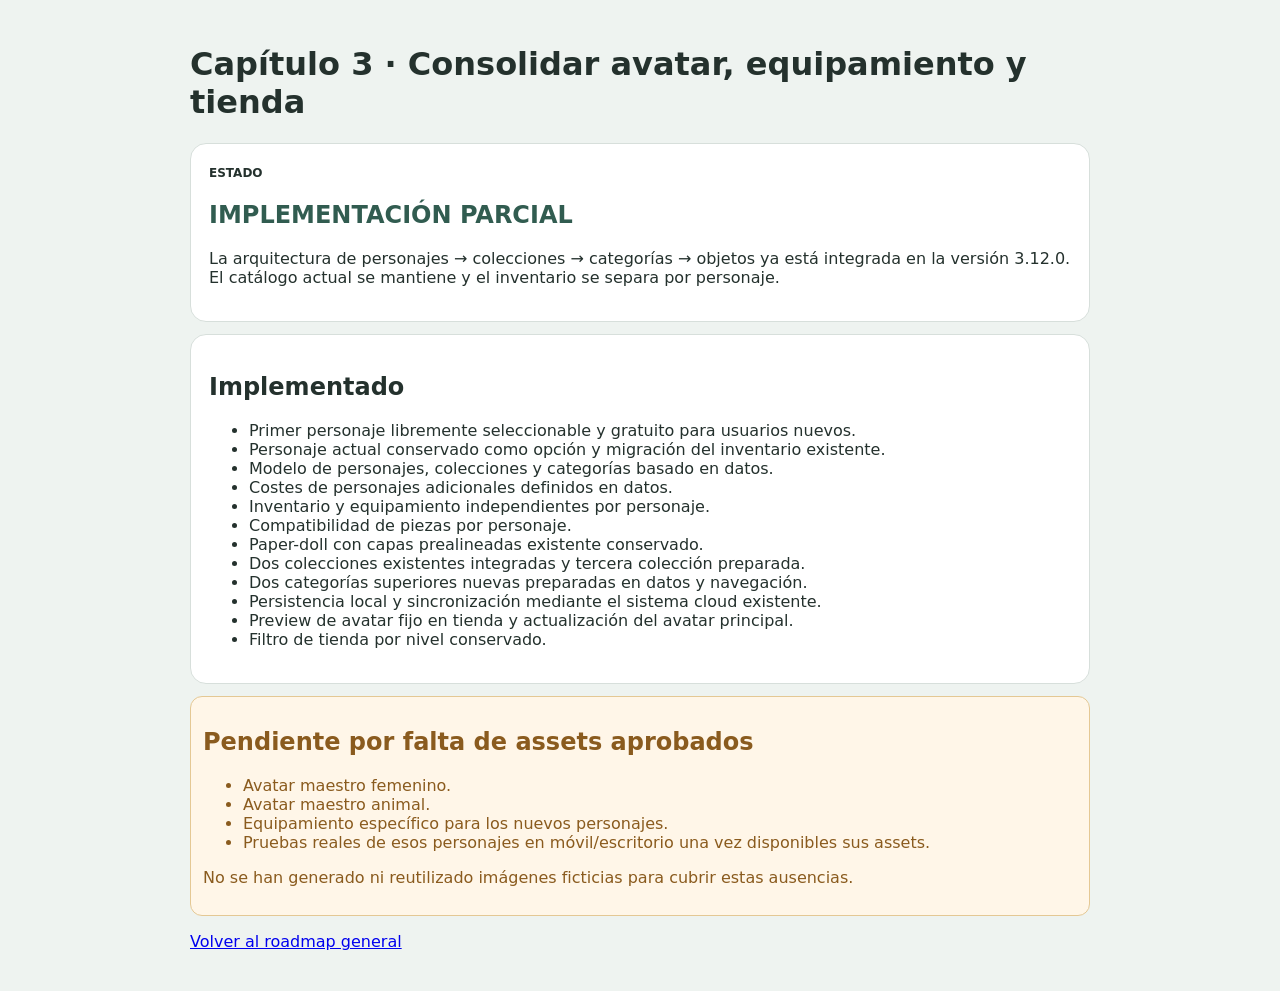
==== roadmap-chapter3.html @ b5babaf7 "V3.12.0: consolidar personajes y tienda de avatar" ====
<!doctype html><html lang="es"><head><meta charset="utf-8"><meta name="viewport" content="width=device-width,initial-scale=1"><title>Ludeiko · Estado capítulo 3</title><style>body{font-family:system-ui,sans-serif;background:#eef3f0;color:#24312d;margin:0}.wrap{max-width:900px;margin:auto;padding:24px}.card{background:#fff;border:1px solid #d7dfdb;border-radius:16px;padding:18px;margin:12px 0}.ok{color:#315c50}.pending{color:#8a5b1e;background:#fff6e8;border:1px solid #e4c894;padding:12px;border-radius:12px}.tag{font-size:.75rem;font-weight:800}</style></head><body><div class="wrap"><h1>Capítulo 3 · Consolidar avatar, equipamiento y tienda</h1><div class="card"><span class="tag">ESTADO</span><h2 class="ok">IMPLEMENTACIÓN PARCIAL</h2><p>La arquitectura de personajes → colecciones → categorías → objetos ya está integrada en la versión 3.12.0. El catálogo actual se mantiene y el inventario se separa por personaje.</p></div><div class="card"><h2>Implementado</h2><ul><li>Primer personaje libremente seleccionable y gratuito para usuarios nuevos.</li><li>Personaje actual conservado como opción y migración del inventario existente.</li><li>Modelo de personajes, colecciones y categorías basado en datos.</li><li>Costes de personajes adicionales definidos en datos.</li><li>Inventario y equipamiento independientes por personaje.</li><li>Compatibilidad de piezas por personaje.</li><li>Paper-doll con capas prealineadas existente conservado.</li><li>Dos colecciones existentes integradas y tercera colección preparada.</li><li>Dos categorías superiores nuevas preparadas en datos y navegación.</li><li>Persistencia local y sincronización mediante el sistema cloud existente.</li><li>Preview de avatar fijo en tienda y actualización del avatar principal.</li><li>Filtro de tienda por nivel conservado.</li></ul></div><div class="card pending"><h2>Pendiente por falta de assets aprobados</h2><ul><li>Avatar maestro femenino.</li><li>Avatar maestro animal.</li><li>Equipamiento específico para los nuevos personajes.</li><li>Pruebas reales de esos personajes en móvil/escritorio una vez disponibles sus assets.</li></ul><p>No se han generado ni reutilizado imágenes ficticias para cubrir estas ausencias.</p></div><p><a href="roadmap.html">Volver al roadmap general</a></p></div></body></html>
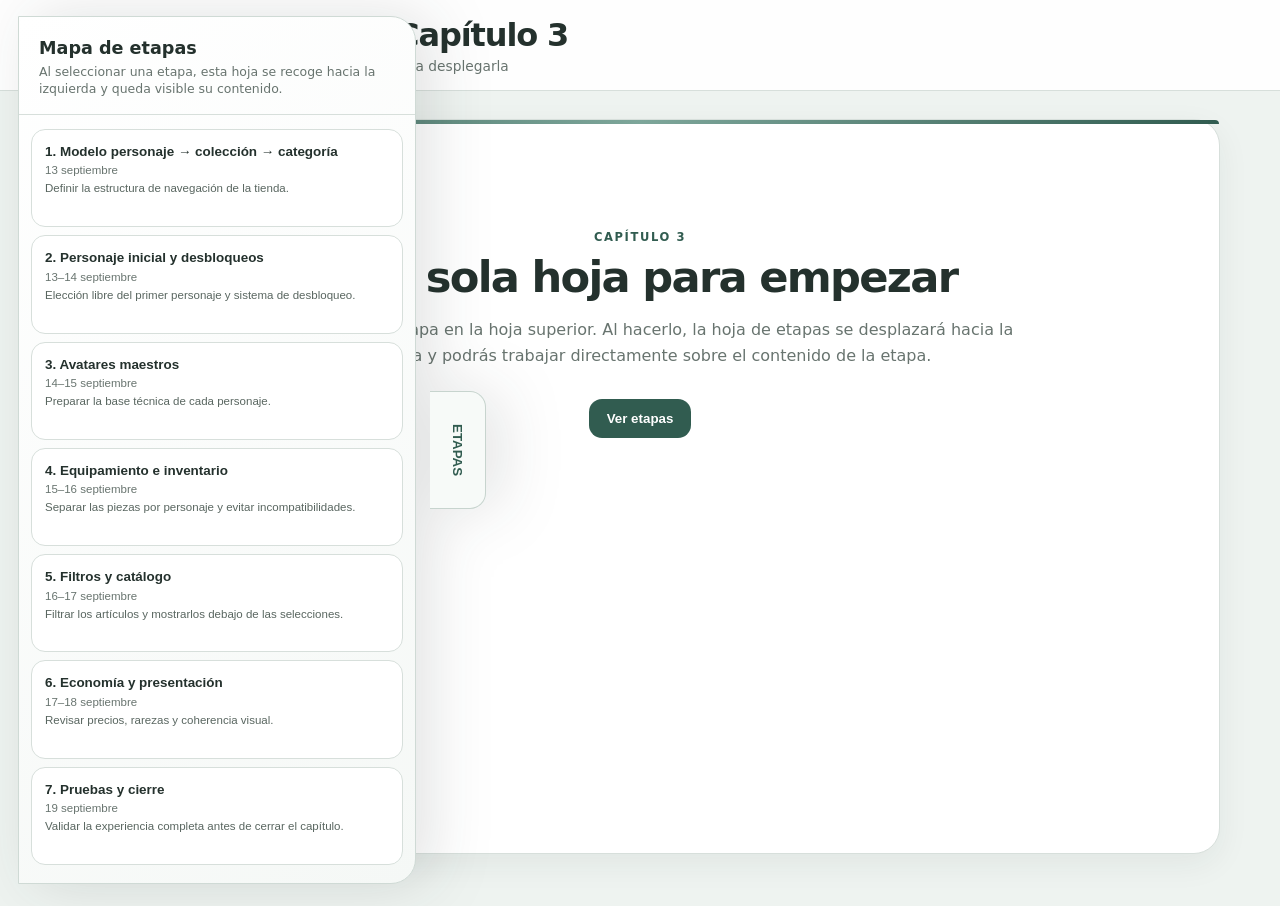
==== commit 2a5a132f: "Actualizar vista del capítulo 3 al nuevo planning interactivo" ====
--- a/roadmap-chapter3.html
+++ b/roadmap-chapter3.html
@@ -1 +1,44 @@
-<!doctype html><html lang="es"><head><meta charset="utf-8"><meta name="viewport" content="width=device-width,initial-scale=1"><title>Ludeiko · Estado capítulo 3</title><style>body{font-family:system-ui,sans-serif;background:#eef3f0;color:#24312d;margin:0}.wrap{max-width:900px;margin:auto;padding:24px}.card{background:#fff;border:1px solid #d7dfdb;border-radius:16px;padding:18px;margin:12px 0}.ok{color:#315c50}.pending{color:#8a5b1e;background:#fff6e8;border:1px solid #e4c894;padding:12px;border-radius:12px}.tag{font-size:.75rem;font-weight:800}</style></head><body><div class="wrap"><h1>Capítulo 3 · Consolidar avatar, equipamiento y tienda</h1><div class="card"><span class="tag">ESTADO</span><h2 class="ok">IMPLEMENTACIÓN PARCIAL</h2><p>La arquitectura de personajes → colecciones → categorías → objetos ya está integrada en la versión 3.12.0. El catálogo actual se mantiene y el inventario se separa por personaje.</p></div><div class="card"><h2>Implementado</h2><ul><li>Primer personaje libremente seleccionable y gratuito para usuarios nuevos.</li><li>Personaje actual conservado como opción y migración del inventario existente.</li><li>Modelo de personajes, colecciones y categorías basado en datos.</li><li>Costes de personajes adicionales definidos en datos.</li><li>Inventario y equipamiento independientes por personaje.</li><li>Compatibilidad de piezas por personaje.</li><li>Paper-doll con capas prealineadas existente conservado.</li><li>Dos colecciones existentes integradas y tercera colección preparada.</li><li>Dos categorías superiores nuevas preparadas en datos y navegación.</li><li>Persistencia local y sincronización mediante el sistema cloud existente.</li><li>Preview de avatar fijo en tienda y actualización del avatar principal.</li><li>Filtro de tienda por nivel conservado.</li></ul></div><div class="card pending"><h2>Pendiente por falta de assets aprobados</h2><ul><li>Avatar maestro femenino.</li><li>Avatar maestro animal.</li><li>Equipamiento específico para los nuevos personajes.</li><li>Pruebas reales de esos personajes en móvil/escritorio una vez disponibles sus assets.</li></ul><p>No se han generado ni reutilizado imágenes ficticias para cubrir estas ausencias.</p></div><p><a href="roadmap.html">Volver al roadmap general</a></p></div></body></html>
+<!doctype html>
+<html lang="es">
+<head>
+<meta charset="utf-8">
+<meta name="viewport" content="width=device-width,initial-scale=1,viewport-fit=cover">
+<meta name="theme-color" content="#315c50">
+<title>Ludeiko · Capítulo 3</title>
+<style>
+:root{--bg:#eef3f0;--paper:#fff;--paper2:#f7faf8;--text:#24312d;--muted:#68746f;--line:#d7dfdb;--accent:#315c50;--done:#718078;--tab:56px;--sheet:min(430px,92vw)}
+*{box-sizing:border-box}html,body{margin:0;min-height:100%;background:var(--bg);color:var(--text);font-family:system-ui,-apple-system,BlinkMacSystemFont,"Segoe UI",sans-serif}body{overflow-x:hidden}.app{min-height:100vh;overflow:hidden}
+.topbar{min-height:82px;padding:16px max(20px,calc((100vw - 1240px)/2));display:flex;align-items:center;background:#ffffffee;border-bottom:1px solid var(--line)}h1{margin:0;font-size:clamp(1.45rem,3vw,2rem);letter-spacing:-.035em}.topbar p{margin:4px 0 0;color:var(--muted);font-size:.86rem}
+.workspace{width:min(1160px,calc(100% - 36px));margin:auto;padding:28px 0 52px}.paper{background:var(--paper);border:1px solid var(--line);border-radius:26px;min-height:calc(100vh - 165px);padding:clamp(24px,4vw,38px);box-shadow:0 10px 32px #24312d10;position:relative}.paper:before{content:"";position:absolute;left:0;right:0;top:0;height:4px;border-radius:26px 26px 0 0;background:linear-gradient(90deg,var(--accent),#7da69a,var(--accent))}
+.welcome{max-width:780px;margin:8vh auto;text-align:center}.kicker{font-size:.72rem;letter-spacing:.14em;text-transform:uppercase;color:var(--accent);font-weight:850}.welcome h2{font-size:clamp(1.8rem,4vw,2.7rem);line-height:1.08;letter-spacing:-.04em;margin:10px 0}.welcome p{color:var(--muted);line-height:1.65}.welcome button{margin-top:14px;border:0;background:var(--accent);color:#fff;border-radius:13px;padding:12px 18px;font-weight:800}
+.stage-head{border-bottom:1px solid var(--line);padding-bottom:22px}.stage-head h2{margin:7px 0 6px;font-size:clamp(1.55rem,4vw,2.2rem);line-height:1.08;letter-spacing:-.035em}.date{color:var(--muted);font-size:.9rem}.description{margin:15px 0 0;color:#4d5a55;line-height:1.6;max-width:900px}.progress{margin:22px 0}.progress-meta{display:flex;justify-content:space-between;font-size:.78rem;color:var(--muted);margin-bottom:7px}.bar{height:8px;background:#e3eae6;border-radius:99px;overflow:hidden}.bar i{display:block;height:100%;background:var(--accent);border-radius:inherit}.tasks{display:grid;gap:10px;list-style:none;padding:0;margin:0}.task{display:flex;align-items:flex-start;gap:12px;padding:14px 16px;border:1px solid var(--line);border-radius:14px;background:var(--paper2)}.task input{appearance:none;flex:0 0 21px;width:21px;height:21px;margin:0;border:2px solid #9aaba4;border-radius:6px;background:#fff;position:relative}.task input:checked{background:var(--accent);border-color:var(--accent)}.task input:checked:after{content:"";position:absolute;width:5px;height:10px;border:solid #fff;border-width:0 2px 2px 0;transform:rotate(45deg);left:6px;top:3px}.task label{font-size:.93rem;line-height:1.48;overflow-wrap:anywhere;cursor:pointer}.task input:checked+label{text-decoration:line-through;color:var(--done)}
+.sheet{position:fixed;z-index:20;left:0;top:0;width:var(--sheet);height:100dvh;padding:16px 14px 16px 18px;transform:translateX(0);transition:transform .72s cubic-bezier(.22,.8,.2,1);filter:drop-shadow(15px 0 30px #15231e20)}.sheet.collapsed{transform:translateX(calc(-1 * (var(--sheet) - var(--tab))))}.sheet-inner{height:100%;background:linear-gradient(145deg,#fff,#f5f8f6);border:1px solid #cfdad5;border-radius:0 25px 25px 0;display:flex;flex-direction:column;overflow:hidden}.sheet-head{padding:21px 20px 16px;border-bottom:1px solid var(--line)}.sheet-head h2{margin:0;font-size:1.1rem}.sheet-head p{margin:5px 0 0;color:var(--muted);font-size:.78rem;line-height:1.4}.stage-list{overflow:auto;flex:1;padding:14px 12px 18px;display:grid;gap:8px}.stage{border:1px solid var(--line);border-radius:14px;background:#fff;overflow:hidden}.stage:hover{border-color:#aebfb8;transform:translateX(2px)}.stage.selected{border-color:var(--accent);box-shadow:0 5px 17px #315c5020}.stage button{width:100%;border:0;background:transparent;text-align:left;color:inherit;padding:13px}.title{display:block;font-weight:800;font-size:.84rem;line-height:1.3}.small-date{display:block;margin-top:4px;color:var(--muted);font-size:.72rem}.desc{display:block;margin-top:5px;color:#596660;font-size:.72rem;line-height:1.35}.closed{color:var(--done);font-size:.59rem;font-weight:900}.tab{position:absolute;right:calc(-1 * var(--tab));top:50%;transform:translateY(-50%);width:var(--tab);min-height:118px;border:1px solid #c7d4ce;border-left:0;border-radius:0 16px 16px 0;background:#f7faf8;color:var(--accent);writing-mode:vertical-rl;font-weight:850}.actions{display:flex;justify-content:space-between;gap:10px;margin-top:24px}.nav{border:1px solid var(--line);background:#fff;color:var(--text);border-radius:12px;padding:10px 15px;font-weight:750}.nav.primary{background:var(--accent);border-color:var(--accent);color:#fff}
+@media(max-width:820px){.topbar{min-height:70px;padding:13px 16px}.workspace{width:calc(100% - 18px);padding:14px 0 30px}.paper{border-radius:20px;min-height:calc(100vh - 100px);padding:20px}.sheet{--sheet:min(410px,91vw);padding:9px 9px 9px 0}.sheet-inner{border-radius:0 20px 20px 0}.actions{position:sticky;bottom:8px;padding:8px;border:1px solid var(--line);border-radius:13px;background:#fffffff2}}
+@media(prefers-reduced-motion:reduce){*{transition:none!important}}
+</style>
+</head>
+<body>
+<div class="app">
+<header class="topbar"><div><h1>Planning de Ludeiko · Capítulo 3</h1><p>Avatar, equipamiento y tienda · selecciona una etapa para desplegarla</p></div></header>
+<main class="workspace"><section class="paper" id="content"></section></main>
+<aside class="sheet" id="sheet" aria-label="Etapas"><div class="sheet-inner"><div class="sheet-head"><h2>Mapa de etapas</h2><p>Al seleccionar una etapa, esta hoja se recoge hacia la izquierda y queda visible su contenido.</p></div><nav class="stage-list" id="stageList"></nav></div><button class="tab" id="tab" type="button">ETAPAS</button></aside>
+</div>
+<script>
+const stages=[
+{id:1,title:'Modelo personaje → colección → categoría',date:'13 septiembre',desc:'Definir la estructura de navegación de la tienda.',tasks:['Definir modelo personaje → colección → categoría','Definir tres colecciones por personaje','Definir categorías: armadura, arma, accesorio, etc.','Navegación Avatar → Colección → Categoría','Incluir “Todo” en cada nivel']},
+{id:2,title:'Personaje inicial y desbloqueos',date:'13–14 septiembre',desc:'Elección libre del primer personaje y sistema de desbloqueo.',tasks:['Permitir escoger el personaje gratuito inicial','El personaje escogido por el jugador es el gratuito','Mantener el personaje masculino actual como opción','Definir coste en diamantes del segundo personaje y siguientes','Desbloquear personajes con diamantes']},
+{id:3,title:'Avatares maestros',date:'14–15 septiembre',desc:'Preparar la base técnica de cada personaje.',tasks:['Crear personaje femenino y avatar maestro','Crear personaje animal y avatar maestro','Mantener postura, escala y origen de cada avatar','Paper-doll independiente para cada personaje']},
+{id:4,title:'Equipamiento e inventario',date:'15–16 septiembre',desc:'Separar las piezas por personaje y evitar incompatibilidades.',tasks:['Equipamiento y armaduras independientes por personaje','Impedir piezas incompatibles con otro personaje','Inventario independiente por personaje','Persistir y sincronizar personaje, desbloqueos y equipamiento','Migrar catálogo actual sin perder compras ni progreso']},
+{id:5,title:'Filtros y catálogo',date:'16–17 septiembre',desc:'Filtrar los artículos y mostrarlos debajo de las selecciones.',tasks:['Filtrado por personaje y colección','Filtrar artículos por categoría','Mostrar artículos debajo de las selecciones','Mostrar avatares directamente al seleccionar personaje','Mantener filtro “Todo” en cada nivel','Conservar filtro de tienda por nivel']},
+{id:6,title:'Economía y presentación',date:'17–18 septiembre',desc:'Revisar precios, rarezas y coherencia visual.',tasks:['Revisar precios','Revisar rarezas','Revisar niveles','Revisar economía de diamantes','Integrar únicamente assets gráficos aprobados y alineados','Actualizar preview del avatar']},
+{id:7,title:'Pruebas y cierre',date:'19 septiembre',desc:'Validar la experiencia completa antes de cerrar el capítulo.',tasks:['Mostrar siempre el personaje seleccionado/equipado','Actualizar avatar principal','Probar tienda en móvil','Probar tienda en escritorio','Comprobar persistencia y sincronización','Comprobar que no desaparecen artículos','Cerrar capítulo 3']}
+];
+let selected=null;const key='ludeiko-roadmap-ch3-v2';let checks=JSON.parse(localStorage.getItem(key)||'{}');
+const sheet=document.getElementById('sheet'),content=document.getElementById('content'),list=document.getElementById('stageList');
+function renderList(){list.innerHTML=stages.map(s=>`<div class="stage ${selected===s.id?'selected':''}"><button onclick="selectStage(${s.id})"><span class="title">${s.id}. ${s.title}</span><span class="small-date">${s.date}</span><span class="desc">${s.desc}</span></button></div>`).join('')}
+function render(){if(selected===null){content.innerHTML='<div class="welcome"><div class="kicker">Capítulo 3</div><h2>Una sola hoja para empezar</h2><p>Selecciona una etapa en la hoja superior. Al hacerlo, la hoja de etapas se desplazará hacia la izquierda y podrás trabajar directamente sobre el contenido de la etapa.</p><button onclick="openStages()">Ver etapas</button></div>';return}const s=stages.find(x=>x.id===selected),done=(checks[selected]||[]).filter(Boolean).length,p=s.tasks.length?Math.round(done/s.tasks.length*100):0;content.innerHTML=`<div class="stage-head"><div class="kicker">Etapa ${s.id} · Capítulo 3</div><h2>${s.title}</h2><div class="date">${s.date}</div><p class="description">${s.desc}</p></div><div class="progress"><div class="progress-meta"><span>Progreso</span><strong>${p}%</strong></div><div class="bar"><i style="width:${p}%"></i></div></div><ul class="tasks">${s.tasks.map((t,i)=>`<li class="task"><input id="t${s.id}-${i}" type="checkbox" ${checks[s.id]?.[i]?'checked':''} onchange="toggle(${s.id},${i},this.checked)"><label for="t${s.id}-${i}">${t}</label></li>`).join('')}</ul><div class="actions"><button class="nav" onclick="prev()" ${s.id===1?'disabled':''}>← Anterior</button><button class="nav primary" onclick="next()" ${s.id===stages.length?'disabled':''}>Siguiente →</button></div>`}
+function selectStage(id){selected=id;renderList();render();requestAnimationFrame(()=>sheet.classList.add('collapsed'))}function openStages(){sheet.classList.remove('collapsed')}function toggle(id,i,v){checks[id]=checks[id]||[];checks[id][i]=v;localStorage.setItem(key,JSON.stringify(checks));render()}
+function prev(){if(selected>1){selected--;renderList();render();window.scrollTo({top:0,behavior:'smooth'})}}function next(){if(selected<stages.length){selected++;renderList();render();window.scrollTo({top:0,behavior:'smooth'})}}
+document.getElementById('tab').onclick=openStages;renderList();render();
+</script>
+</body></html>
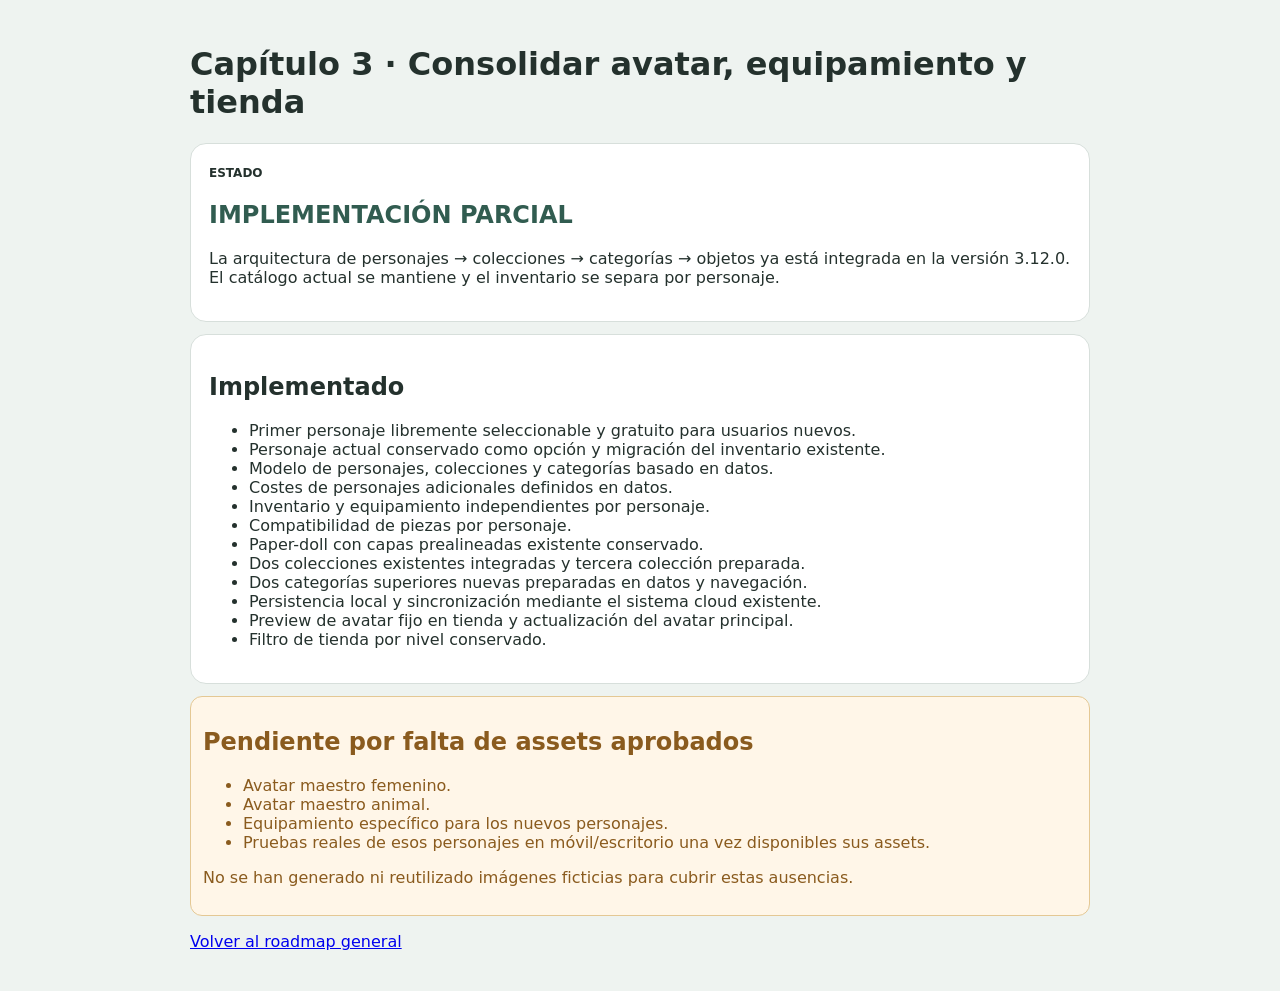
==== commit 9d660f6b: "V3.16.3: restaurar árbol limpio V3.13.1" ====
--- a/roadmap-chapter3.html
+++ b/roadmap-chapter3.html
@@ -1,44 +1 @@
-<!doctype html>
-<html lang="es">
-<head>
-<meta charset="utf-8">
-<meta name="viewport" content="width=device-width,initial-scale=1,viewport-fit=cover">
-<meta name="theme-color" content="#315c50">
-<title>Ludeiko · Capítulo 3</title>
-<style>
-:root{--bg:#eef3f0;--paper:#fff;--paper2:#f7faf8;--text:#24312d;--muted:#68746f;--line:#d7dfdb;--accent:#315c50;--done:#718078;--tab:56px;--sheet:min(430px,92vw)}
-*{box-sizing:border-box}html,body{margin:0;min-height:100%;background:var(--bg);color:var(--text);font-family:system-ui,-apple-system,BlinkMacSystemFont,"Segoe UI",sans-serif}body{overflow-x:hidden}.app{min-height:100vh;overflow:hidden}
-.topbar{min-height:82px;padding:16px max(20px,calc((100vw - 1240px)/2));display:flex;align-items:center;background:#ffffffee;border-bottom:1px solid var(--line)}h1{margin:0;font-size:clamp(1.45rem,3vw,2rem);letter-spacing:-.035em}.topbar p{margin:4px 0 0;color:var(--muted);font-size:.86rem}
-.workspace{width:min(1160px,calc(100% - 36px));margin:auto;padding:28px 0 52px}.paper{background:var(--paper);border:1px solid var(--line);border-radius:26px;min-height:calc(100vh - 165px);padding:clamp(24px,4vw,38px);box-shadow:0 10px 32px #24312d10;position:relative}.paper:before{content:"";position:absolute;left:0;right:0;top:0;height:4px;border-radius:26px 26px 0 0;background:linear-gradient(90deg,var(--accent),#7da69a,var(--accent))}
-.welcome{max-width:780px;margin:8vh auto;text-align:center}.kicker{font-size:.72rem;letter-spacing:.14em;text-transform:uppercase;color:var(--accent);font-weight:850}.welcome h2{font-size:clamp(1.8rem,4vw,2.7rem);line-height:1.08;letter-spacing:-.04em;margin:10px 0}.welcome p{color:var(--muted);line-height:1.65}.welcome button{margin-top:14px;border:0;background:var(--accent);color:#fff;border-radius:13px;padding:12px 18px;font-weight:800}
-.stage-head{border-bottom:1px solid var(--line);padding-bottom:22px}.stage-head h2{margin:7px 0 6px;font-size:clamp(1.55rem,4vw,2.2rem);line-height:1.08;letter-spacing:-.035em}.date{color:var(--muted);font-size:.9rem}.description{margin:15px 0 0;color:#4d5a55;line-height:1.6;max-width:900px}.progress{margin:22px 0}.progress-meta{display:flex;justify-content:space-between;font-size:.78rem;color:var(--muted);margin-bottom:7px}.bar{height:8px;background:#e3eae6;border-radius:99px;overflow:hidden}.bar i{display:block;height:100%;background:var(--accent);border-radius:inherit}.tasks{display:grid;gap:10px;list-style:none;padding:0;margin:0}.task{display:flex;align-items:flex-start;gap:12px;padding:14px 16px;border:1px solid var(--line);border-radius:14px;background:var(--paper2)}.task input{appearance:none;flex:0 0 21px;width:21px;height:21px;margin:0;border:2px solid #9aaba4;border-radius:6px;background:#fff;position:relative}.task input:checked{background:var(--accent);border-color:var(--accent)}.task input:checked:after{content:"";position:absolute;width:5px;height:10px;border:solid #fff;border-width:0 2px 2px 0;transform:rotate(45deg);left:6px;top:3px}.task label{font-size:.93rem;line-height:1.48;overflow-wrap:anywhere;cursor:pointer}.task input:checked+label{text-decoration:line-through;color:var(--done)}
-.sheet{position:fixed;z-index:20;left:0;top:0;width:var(--sheet);height:100dvh;padding:16px 14px 16px 18px;transform:translateX(0);transition:transform .72s cubic-bezier(.22,.8,.2,1);filter:drop-shadow(15px 0 30px #15231e20)}.sheet.collapsed{transform:translateX(calc(-1 * (var(--sheet) - var(--tab))))}.sheet-inner{height:100%;background:linear-gradient(145deg,#fff,#f5f8f6);border:1px solid #cfdad5;border-radius:0 25px 25px 0;display:flex;flex-direction:column;overflow:hidden}.sheet-head{padding:21px 20px 16px;border-bottom:1px solid var(--line)}.sheet-head h2{margin:0;font-size:1.1rem}.sheet-head p{margin:5px 0 0;color:var(--muted);font-size:.78rem;line-height:1.4}.stage-list{overflow:auto;flex:1;padding:14px 12px 18px;display:grid;gap:8px}.stage{border:1px solid var(--line);border-radius:14px;background:#fff;overflow:hidden}.stage:hover{border-color:#aebfb8;transform:translateX(2px)}.stage.selected{border-color:var(--accent);box-shadow:0 5px 17px #315c5020}.stage button{width:100%;border:0;background:transparent;text-align:left;color:inherit;padding:13px}.title{display:block;font-weight:800;font-size:.84rem;line-height:1.3}.small-date{display:block;margin-top:4px;color:var(--muted);font-size:.72rem}.desc{display:block;margin-top:5px;color:#596660;font-size:.72rem;line-height:1.35}.closed{color:var(--done);font-size:.59rem;font-weight:900}.tab{position:absolute;right:calc(-1 * var(--tab));top:50%;transform:translateY(-50%);width:var(--tab);min-height:118px;border:1px solid #c7d4ce;border-left:0;border-radius:0 16px 16px 0;background:#f7faf8;color:var(--accent);writing-mode:vertical-rl;font-weight:850}.actions{display:flex;justify-content:space-between;gap:10px;margin-top:24px}.nav{border:1px solid var(--line);background:#fff;color:var(--text);border-radius:12px;padding:10px 15px;font-weight:750}.nav.primary{background:var(--accent);border-color:var(--accent);color:#fff}
-@media(max-width:820px){.topbar{min-height:70px;padding:13px 16px}.workspace{width:calc(100% - 18px);padding:14px 0 30px}.paper{border-radius:20px;min-height:calc(100vh - 100px);padding:20px}.sheet{--sheet:min(410px,91vw);padding:9px 9px 9px 0}.sheet-inner{border-radius:0 20px 20px 0}.actions{position:sticky;bottom:8px;padding:8px;border:1px solid var(--line);border-radius:13px;background:#fffffff2}}
-@media(prefers-reduced-motion:reduce){*{transition:none!important}}
-</style>
-</head>
-<body>
-<div class="app">
-<header class="topbar"><div><h1>Planning de Ludeiko · Capítulo 3</h1><p>Avatar, equipamiento y tienda · selecciona una etapa para desplegarla</p></div></header>
-<main class="workspace"><section class="paper" id="content"></section></main>
-<aside class="sheet" id="sheet" aria-label="Etapas"><div class="sheet-inner"><div class="sheet-head"><h2>Mapa de etapas</h2><p>Al seleccionar una etapa, esta hoja se recoge hacia la izquierda y queda visible su contenido.</p></div><nav class="stage-list" id="stageList"></nav></div><button class="tab" id="tab" type="button">ETAPAS</button></aside>
-</div>
-<script>
-const stages=[
-{id:1,title:'Modelo personaje → colección → categoría',date:'13 septiembre',desc:'Definir la estructura de navegación de la tienda.',tasks:['Definir modelo personaje → colección → categoría','Definir tres colecciones por personaje','Definir categorías: armadura, arma, accesorio, etc.','Navegación Avatar → Colección → Categoría','Incluir “Todo” en cada nivel']},
-{id:2,title:'Personaje inicial y desbloqueos',date:'13–14 septiembre',desc:'Elección libre del primer personaje y sistema de desbloqueo.',tasks:['Permitir escoger el personaje gratuito inicial','El personaje escogido por el jugador es el gratuito','Mantener el personaje masculino actual como opción','Definir coste en diamantes del segundo personaje y siguientes','Desbloquear personajes con diamantes']},
-{id:3,title:'Avatares maestros',date:'14–15 septiembre',desc:'Preparar la base técnica de cada personaje.',tasks:['Crear personaje femenino y avatar maestro','Crear personaje animal y avatar maestro','Mantener postura, escala y origen de cada avatar','Paper-doll independiente para cada personaje']},
-{id:4,title:'Equipamiento e inventario',date:'15–16 septiembre',desc:'Separar las piezas por personaje y evitar incompatibilidades.',tasks:['Equipamiento y armaduras independientes por personaje','Impedir piezas incompatibles con otro personaje','Inventario independiente por personaje','Persistir y sincronizar personaje, desbloqueos y equipamiento','Migrar catálogo actual sin perder compras ni progreso']},
-{id:5,title:'Filtros y catálogo',date:'16–17 septiembre',desc:'Filtrar los artículos y mostrarlos debajo de las selecciones.',tasks:['Filtrado por personaje y colección','Filtrar artículos por categoría','Mostrar artículos debajo de las selecciones','Mostrar avatares directamente al seleccionar personaje','Mantener filtro “Todo” en cada nivel','Conservar filtro de tienda por nivel']},
-{id:6,title:'Economía y presentación',date:'17–18 septiembre',desc:'Revisar precios, rarezas y coherencia visual.',tasks:['Revisar precios','Revisar rarezas','Revisar niveles','Revisar economía de diamantes','Integrar únicamente assets gráficos aprobados y alineados','Actualizar preview del avatar']},
-{id:7,title:'Pruebas y cierre',date:'19 septiembre',desc:'Validar la experiencia completa antes de cerrar el capítulo.',tasks:['Mostrar siempre el personaje seleccionado/equipado','Actualizar avatar principal','Probar tienda en móvil','Probar tienda en escritorio','Comprobar persistencia y sincronización','Comprobar que no desaparecen artículos','Cerrar capítulo 3']}
-];
-let selected=null;const key='ludeiko-roadmap-ch3-v2';let checks=JSON.parse(localStorage.getItem(key)||'{}');
-const sheet=document.getElementById('sheet'),content=document.getElementById('content'),list=document.getElementById('stageList');
-function renderList(){list.innerHTML=stages.map(s=>`<div class="stage ${selected===s.id?'selected':''}"><button onclick="selectStage(${s.id})"><span class="title">${s.id}. ${s.title}</span><span class="small-date">${s.date}</span><span class="desc">${s.desc}</span></button></div>`).join('')}
-function render(){if(selected===null){content.innerHTML='<div class="welcome"><div class="kicker">Capítulo 3</div><h2>Una sola hoja para empezar</h2><p>Selecciona una etapa en la hoja superior. Al hacerlo, la hoja de etapas se desplazará hacia la izquierda y podrás trabajar directamente sobre el contenido de la etapa.</p><button onclick="openStages()">Ver etapas</button></div>';return}const s=stages.find(x=>x.id===selected),done=(checks[selected]||[]).filter(Boolean).length,p=s.tasks.length?Math.round(done/s.tasks.length*100):0;content.innerHTML=`<div class="stage-head"><div class="kicker">Etapa ${s.id} · Capítulo 3</div><h2>${s.title}</h2><div class="date">${s.date}</div><p class="description">${s.desc}</p></div><div class="progress"><div class="progress-meta"><span>Progreso</span><strong>${p}%</strong></div><div class="bar"><i style="width:${p}%"></i></div></div><ul class="tasks">${s.tasks.map((t,i)=>`<li class="task"><input id="t${s.id}-${i}" type="checkbox" ${checks[s.id]?.[i]?'checked':''} onchange="toggle(${s.id},${i},this.checked)"><label for="t${s.id}-${i}">${t}</label></li>`).join('')}</ul><div class="actions"><button class="nav" onclick="prev()" ${s.id===1?'disabled':''}>← Anterior</button><button class="nav primary" onclick="next()" ${s.id===stages.length?'disabled':''}>Siguiente →</button></div>`}
-function selectStage(id){selected=id;renderList();render();requestAnimationFrame(()=>sheet.classList.add('collapsed'))}function openStages(){sheet.classList.remove('collapsed')}function toggle(id,i,v){checks[id]=checks[id]||[];checks[id][i]=v;localStorage.setItem(key,JSON.stringify(checks));render()}
-function prev(){if(selected>1){selected--;renderList();render();window.scrollTo({top:0,behavior:'smooth'})}}function next(){if(selected<stages.length){selected++;renderList();render();window.scrollTo({top:0,behavior:'smooth'})}}
-document.getElementById('tab').onclick=openStages;renderList();render();
-</script>
-</body></html>+<!doctype html><html lang="es"><head><meta charset="utf-8"><meta name="viewport" content="width=device-width,initial-scale=1"><title>Ludeiko · Estado capítulo 3</title><style>body{font-family:system-ui,sans-serif;background:#eef3f0;color:#24312d;margin:0}.wrap{max-width:900px;margin:auto;padding:24px}.card{background:#fff;border:1px solid #d7dfdb;border-radius:16px;padding:18px;margin:12px 0}.ok{color:#315c50}.pending{color:#8a5b1e;background:#fff6e8;border:1px solid #e4c894;padding:12px;border-radius:12px}.tag{font-size:.75rem;font-weight:800}</style></head><body><div class="wrap"><h1>Capítulo 3 · Consolidar avatar, equipamiento y tienda</h1><div class="card"><span class="tag">ESTADO</span><h2 class="ok">IMPLEMENTACIÓN PARCIAL</h2><p>La arquitectura de personajes → colecciones → categorías → objetos ya está integrada en la versión 3.12.0. El catálogo actual se mantiene y el inventario se separa por personaje.</p></div><div class="card"><h2>Implementado</h2><ul><li>Primer personaje libremente seleccionable y gratuito para usuarios nuevos.</li><li>Personaje actual conservado como opción y migración del inventario existente.</li><li>Modelo de personajes, colecciones y categorías basado en datos.</li><li>Costes de personajes adicionales definidos en datos.</li><li>Inventario y equipamiento independientes por personaje.</li><li>Compatibilidad de piezas por personaje.</li><li>Paper-doll con capas prealineadas existente conservado.</li><li>Dos colecciones existentes integradas y tercera colección preparada.</li><li>Dos categorías superiores nuevas preparadas en datos y navegación.</li><li>Persistencia local y sincronización mediante el sistema cloud existente.</li><li>Preview de avatar fijo en tienda y actualización del avatar principal.</li><li>Filtro de tienda por nivel conservado.</li></ul></div><div class="card pending"><h2>Pendiente por falta de assets aprobados</h2><ul><li>Avatar maestro femenino.</li><li>Avatar maestro animal.</li><li>Equipamiento específico para los nuevos personajes.</li><li>Pruebas reales de esos personajes en móvil/escritorio una vez disponibles sus assets.</li></ul><p>No se han generado ni reutilizado imágenes ficticias para cubrir estas ausencias.</p></div><p><a href="roadmap.html">Volver al roadmap general</a></p></div></body></html>
